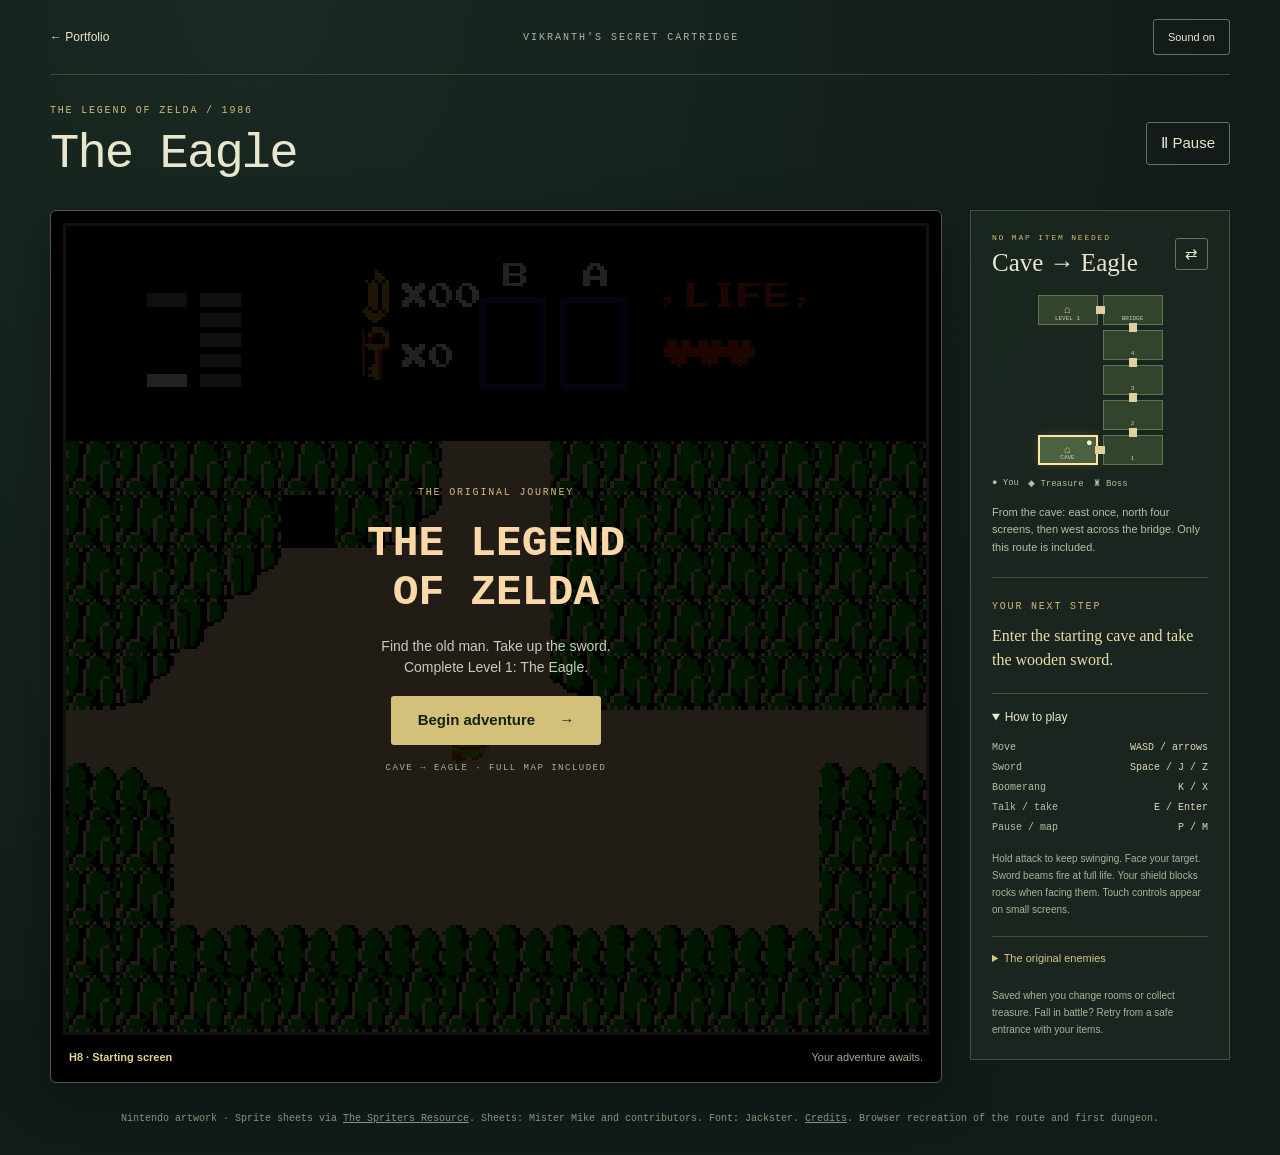
==== game.html @ af075166 "Complete redesign of the personal website with easter eggs" ====
<!doctype html>
<html lang="en"><head><meta charset="utf-8"><meta name="viewport" content="width=device-width,initial-scale=1,viewport-fit=cover"><title>The Legend of Zelda · Level 1</title><meta name="theme-color" content="#121b18"><link rel="icon" href="favicon.svg"><link rel="stylesheet" href="game/game.css?v=nes-1"><script src="game/nes-world.js?v=3" defer></script><script src="game/nes-art.js?v=5" defer></script><script src="game/nes-engine.js?v=6" defer></script><script src="game/audio.js?v=2" defer></script><script src="game/nes-game.js?v=7" defer></script></head>
<body><div class="game-shell"><header><a href="index.html#home" aria-label="Return to portfolio">← Portfolio</a><span>VIKRANTH'S SECRET CARTRIDGE</span><button id="sound" aria-pressed="false">Sound off</button></header>
<main><section class="game-heading"><div><p class="eyebrow">THE LEGEND OF ZELDA / 1986</p><h1>The Eagle</h1></div><button id="pause" aria-label="Pause game">Ⅱ Pause</button></section>
<div class="adventure-layout"><section class="console" aria-label="Adventure game"><div class="hud"><div><span class="hud-label">LIFE</span><span id="hearts" aria-label="5 of 5 hearts">♥♥♥♥♥</span></div><div class="inventory"><span id="sword-state">SWORD —</span><span id="bow-state">BOW —</span><span id="keys">KEY 0</span><span id="rupees">◆ 0</span></div></div>
<div class="screen"><canvas id="game" width="256" height="240" tabindex="0" aria-label="Top-down adventure. Move with arrow keys or WASD. Attack with Space or J. Interact with E. Throw your boomerang with K. Pause with P.">This game requires a browser with canvas support.</canvas><div id="curtain"><p class="eyebrow">THE ORIGINAL JOURNEY</p><h2>The Legend<br>of Zelda</h2><p id="curtain-copy">Find the old man. Take up the sword.<br>Complete Level 1: The Eagle.</p><button id="start">Begin adventure <span>→</span></button><button id="new-game" hidden>Start a new adventure</button><p class="curtain-note">CAVE → EAGLE · FULL MAP INCLUDED</p></div><div id="dialogue" hidden><p id="speaker"></p><p id="speech"></p><button id="continue">Continue →</button></div><div id="room-label" aria-hidden="true"></div></div>
<div class="game-caption"><strong id="room-name">The beginning</strong><span id="objective">Your adventure awaits.</span></div>
<div class="touch-controls" aria-label="Touch game controls"><div class="dpad"><button data-hold="up" aria-label="Move up">▲</button><button data-hold="left" aria-label="Move left">◀</button><button data-hold="down" aria-label="Move down">▼</button><button data-hold="right" aria-label="Move right">▶</button></div><div class="action-pad"><button data-action="interact" aria-label="Talk or interact">TALK</button><button data-action="shoot" aria-label="Throw boomerang">B</button><button data-action="attack" aria-label="Swing sword">A</button></div></div>
</section><aside class="field-guide"><div class="map-heading"><div><p class="eyebrow">NO MAP ITEM NEEDED</p><h2 id="map-title">Overworld</h2></div><button id="map-toggle" aria-label="Show dungeon map">⇄</button></div><div id="minimap" aria-label="Full world map"></div><p class="map-legend"><span>● You</span><span>◆ Treasure</span><span>♜ Boss</span></p><p class="route-note" id="route-note">Enter the cave in the starting clearing.</p><div class="guide-divider"></div><p class="eyebrow">YOUR NEXT STEP</p><p id="quest">Meet the old man and claim your sword.</p><details class="controls-guide" open><summary>How to play</summary><dl><div><dt>Move</dt><dd>WASD / arrows</dd></div><div><dt>Sword</dt><dd>Space / J / Z</dd></div><div><dt>Boomerang</dt><dd>K / X</dd></div><div><dt>Talk / take</dt><dd>E / Enter</dd></div><div><dt>Pause / map</dt><dd>P / M</dd></div></dl><p>Hold attack to keep swinging. Face your target. Sword beams fire at full life. Your shield blocks rocks when facing them. Touch controls appear on small screens.</p></details><details class="bestiary"><summary>The original enemies</summary><p>Octoroks · Moblins · Keese · Stalfos · Gel · Goriyas · Wallmasters · Blade Traps · Aquamentus</p></details><p class="save-note">Saved when you change rooms or collect treasure. Fall in battle? Retry from a safe entrance with your items.</p></aside></div>
<footer>Nintendo artwork · Sprite sheets via <a href="https://www.spriters-resource.com/nes/legendofzelda/" target="_blank" rel="noopener">The Spriters Resource</a>. Sheets: Mister Mike and contributors. Font: Jackster. <a href="game/nes/CREDITS.md" target="_blank">Credits</a>. Browser recreation of the route and first dungeon. </footer><span id="announcement" role="status" aria-live="polite"></span></main></div></body></html>
---- game/game.css ----
*{box-sizing:border-box}body{margin:0;background:#121b18;color:#e9e6ce;font:15px/1.5 Arial,sans-serif;background-image:radial-gradient(ellipse at 20% 0,#28443755,transparent 65%)}button,a{-webkit-tap-highlight-color:transparent}button{font:inherit;color:inherit;cursor:pointer;background:none;border:1px solid #647456;border-radius:3px;padding:9px 14px}button:hover{border-color:#ead789;background:#ead78912}button:focus-visible,a:focus-visible,canvas:focus-visible{outline:3px solid #f7dc83;outline-offset:3px}a{color:inherit;text-decoration:none}[hidden]{display:none!important}.game-shell{max-width:1250px;margin:auto;padding:0 35px}header{height:75px;display:flex;align-items:center;justify-content:space-between;border-bottom:1px solid #3a4939;font-size:12px}header>span{font:10px monospace;letter-spacing:2px;color:#adb69d}header button{font-size:11px}main{padding:28px 0}.game-heading{display:flex;align-items:center;justify-content:space-between;margin-bottom:26px}h1,h2,p{margin:0}h1{font:normal clamp(32px,4vw,49px)/1.2 Georgia,serif;letter-spacing:-1px;margin-top:6px}.eyebrow{font:10px/1.6 monospace;letter-spacing:1.8px;color:#d2ba77}.adventure-layout{display:grid;grid-template-columns:minmax(0,1fr) 260px;gap:28px;align-items:start}.console{background:#0b100d;border:1px solid #596444;box-shadow:0 15px 50px #0004;border-radius:6px;padding:12px}.hud{display:flex;align-items:center;justify-content:space-between;gap:14px;min-height:60px;padding:0 8px 12px}.hud-label{display:block;color:#a3ac90;font:9px monospace;letter-spacing:2px}#hearts{font:22px/1.3 monospace;letter-spacing:1px;color:#f1786b}.inventory{display:grid;grid-template-columns:1fr 1fr;gap:6px 13px;font:bold 10px monospace;color:#d8cfaa}.screen{position:relative;background:#0b100d;border:3px solid #3b4934;aspect-ratio:16/11;overflow:hidden}canvas{display:block;width:100%;height:100%;image-rendering:pixelated;touch-action:none}#curtain{position:absolute;inset:0;background:linear-gradient(#08170eca,#11180de8);display:flex;flex-direction:column;align-items:center;justify-content:center;padding:24px;text-align:center;gap:18px;backdrop-filter:blur(2px)}#curtain h2{font:normal clamp(24px,3.4vw,43px)/1.16 Georgia;color:#f6e5ad}#curtain-copy{font-size:14px;color:#c8cdb7}#start{background:#d3c179;color:#172114;border:0;padding:13px 24px;min-width:210px;font-weight:bold}#start span{margin-left:20px}#new-game{font-size:11px;border:0;text-decoration:underline;padding:0;color:#c2c7b2}.curtain-note{font:9px monospace;letter-spacing:1.5px;color:#a5b493}#dialogue{position:absolute;left:3%;right:3%;bottom:4%;background:#12150af5;border:2px solid #e4ce86;padding:16px 18px;box-shadow:0 8px 25px #0008}#speaker{font:bold 10px monospace;color:#e3c773;letter-spacing:1px;margin-bottom:6px}#speech{font:14px/1.45 monospace;color:#f3ebc9}#continue{display:block;margin:10px 0 0 auto;padding:4px 10px;font:10px monospace;border-color:#9a9c6a}#room-label{position:absolute;left:0;right:0;top:12px;text-align:center;font:10px monospace;letter-spacing:1px;color:#fff5d0;text-shadow:1px 1px #000;pointer-events:none;opacity:0;transition:opacity .2s}#room-label.visible{opacity:1}.game-caption{padding:14px 6px 5px;display:flex;justify-content:space-between;gap:12px;font-size:11px}.game-caption strong{color:#e3d192}.game-caption>span{color:#9eac91;text-align:right}.field-guide{border:1px solid #43513e;padding:21px;background:#1b271fe0}.map-heading{display:flex;justify-content:space-between;align-items:center;margin-bottom:18px}.map-heading h2{font:normal 25px Georgia;margin-top:4px}.map-heading .eyebrow{font-size:8px}.map-heading button{padding:4px 9px}.minimap-grid{display:grid;gap:5px;position:relative}.map-cell{min-width:0;aspect-ratio:1.35;position:relative;display:grid;place-items:center;border:1px solid #5e7650;background:#32452c;color:#e4ca7d;font:11px monospace}.map-cell.empty{visibility:hidden}.map-cell.visited{background:#4b6140}.map-cell.current{border:2px solid #ffe6a5;box-shadow:0 0 9px #d9c47130}.map-cell small{position:absolute;bottom:2px;left:3px;right:3px;font:6px monospace;color:#c8cfb2;text-align:center;white-space:nowrap;overflow:hidden}.map-cell.current:before{content:'●';position:absolute;right:3px;top:0;color:#fff8ba}.map-cell.dungeon{background:#323b50;border-color:#6c7793}.map-cell.dungeon.visited{background:#52546c}.map-cell.dungeon.current{border-color:#ffe6a5}.map-legend{display:flex;gap:9px;font:9px monospace;color:#b7bc9f;margin-top:13px}.route-note{font:11px/1.6 Arial;color:#b7c0a7;margin-top:15px}.guide-divider{height:1px;background:#43513e;margin:21px 0}#quest{font:16px/1.45 Georgia;color:#eadca7;margin-top:9px}.controls-guide{margin-top:22px;border-top:1px solid #43513e;padding-top:14px}.controls-guide summary{font-size:12px;cursor:pointer}dl{margin:12px 0}dl div{display:flex;justify-content:space-between;font:10px/2 monospace}dt{color:#b7c0a7}dd{margin:0;color:#e3d9b4}.controls-guide p,.save-note{font:10px/1.7 Arial;color:#a9b59b}.save-note{margin-top:18px}footer{font:10px/1.6 monospace;color:#82977e;text-align:center;margin-top:28px}#announcement{position:absolute;width:1px;height:1px;overflow:hidden;clip-path:inset(50%)}.touch-controls{display:none;justify-content:space-between;align-items:center;padding:18px 3px 3px;gap:15px}.dpad{display:grid;grid-template-columns:repeat(3,42px);grid-template-rows:repeat(2,38px);gap:4px}.dpad button{padding:0;background:#293727;touch-action:none;user-select:none}.dpad button[data-hold=up]{grid-column:2}.dpad button[data-hold=left]{grid-column:1;grid-row:2}.dpad button[data-hold=down]{grid-column:2;grid-row:2}.dpad button[data-hold=right]{grid-column:3;grid-row:2}.action-pad{display:flex;gap:8px;align-items:center}.action-pad button{width:42px;height:42px;padding:0;border-radius:50%;background:#bdc27c;color:#172114;font:bold 15px monospace;touch-action:none;user-select:none}.action-pad button[data-action=interact]{font:8px monospace;background:transparent;color:#c1cbae;border-color:#576847;width:39px;height:32px;border-radius:3px}.action-pad button[data-action=shoot]{background:#687b55;color:#fff}.touch-controls button:active{transform:translateY(2px);filter:brightness(1.3)}
@media(pointer:coarse),(max-width:800px){.touch-controls{display:flex}}
@media(max-width:1050px){.adventure-layout{grid-template-columns:minmax(0,1fr) 220px;gap:16px}.field-guide{padding:15px}.game-shell{padding:0 22px}#curtain{gap:12px}}
@media(max-width:800px){.adventure-layout{grid-template-columns:1fr}.field-guide{display:grid;grid-template-columns:1fr 1fr;gap:10px 24px}.map-heading{grid-column:1;margin-bottom:0}#minimap{grid-column:1;grid-row:2/5}.map-legend{grid-column:1;font-size:8px;gap:7px}.route-note{grid-column:1;margin-top:0}.guide-divider{display:none}.field-guide>.eyebrow{grid-column:2;grid-row:1;align-self:end}#quest{grid-column:2;grid-row:2;margin:0}.controls-guide{grid-column:2;grid-row:3/6;margin-top:0;padding-top:10px}.save-note{grid-column:1/-1;margin-top:0}.game-heading{margin-bottom:18px}header>span{display:none}header{height:55px}main{padding-top:18px}.game-shell{padding:0 14px}.console{padding:8px}.hud{min-height:51px;padding:0 3px 8px}.inventory{font-size:9px;gap:4px 10px}.game-caption{font-size:10px}.screen{border-width:2px}#curtain{gap:11px;padding:15px}#curtain h2{font-size:30px}#curtain .eyebrow{font-size:8px}#curtain-copy{font-size:12px}.curtain-note{font-size:8px}#start{padding:10px 16px;min-width:180px;font-size:12px}#dialogue{padding:10px 12px}#speech{font-size:11px}#speaker{font-size:9px}#continue{margin-top:6px}#hearts{font-size:20px}footer{font-size:9px;margin-top:18px}}
@media(max-width:370px){.action-pad{gap:5px}.dpad{grid-template-columns:repeat(3,36px);grid-template-rows:repeat(2,35px)}.game-shell{padding:0 8px}#curtain h2{font-size:25px}#curtain{gap:7px}.field-guide{gap:10px 15px}}
@media(prefers-reduced-motion:reduce){*{scroll-behavior:auto!important;transition:none!important}}

.map-door{position:absolute;background:#ddd29d;z-index:2}.map-door.n,.map-door.s{width:8px;height:6px;left:calc(50% - 4px)}.map-door.n{top:-5px}.map-door.s{bottom:-5px}.map-door.e,.map-door.w{height:8px;width:6px;top:calc(50% - 4px)}.map-door.e{right:-5px}.map-door.w{left:-5px}

.bestiary{font:11px/1.8 Arial;margin-top:18px;border-top:1px solid #43513e;padding-top:12px}.bestiary summary{cursor:pointer;color:#d4c58d}.bestiary p{font-size:10px;margin-top:10px;color:#a9b59b}.bestiary b{color:#e0d5ae}@media(max-width:800px){.bestiary{grid-column:1/-1;margin-top:0}.save-note{grid-row:auto}}

@media(max-width:500px){#curtain{gap:6px;padding:10px}#curtain h2{font-size:25px;line-height:1.08}#curtain-copy{font-size:11px;line-height:1.4}#curtain .eyebrow{font-size:7px;letter-spacing:1px}#curtain .curtain-note{font-size:7px;line-height:1.2}#new-game{font-size:10px}#start{padding:9px 12px;min-width:175px}}

#hearts .half-heart{background:linear-gradient(90deg,#f1786b 50%,#414b3d 50%);background-clip:text;-webkit-background-clip:text;color:transparent!important}

/* NES presentation keeps the artwork at its native 256 x 240 proportions. */
.screen{aspect-ratio:256/240;border-color:#111}.hud{position:absolute;width:1px;height:1px;overflow:hidden;clip-path:inset(50%)}.console{background:#000;border-color:#555}.eagle-map .map-cell{aspect-ratio:1.15}.eagle-map .map-cell small{font-size:5px}.eagle-map{gap:3px}.route-map{max-width:125px;margin:auto}.route-map .map-cell{aspect-ratio:2}.game-heading h1{font-family:monospace;letter-spacing:-2px}.game-caption{padding-top:14px}footer a{text-decoration:underline}#room-label{top:28%}#curtain{background:#000d;backdrop-filter:none}#curtain h2{font-family:monospace;color:#fcd8a8;text-transform:uppercase;font-weight:bold}.touch-controls{padding-bottom:7px}.screen canvas:focus-visible{outline-offset:-3px}@media(max-width:500px){.screen{aspect-ratio:256/240}#curtain h2{font-size:30px}.eagle-map .map-cell small{display:none}.eagle-map .map-cell{font-size:8px}}
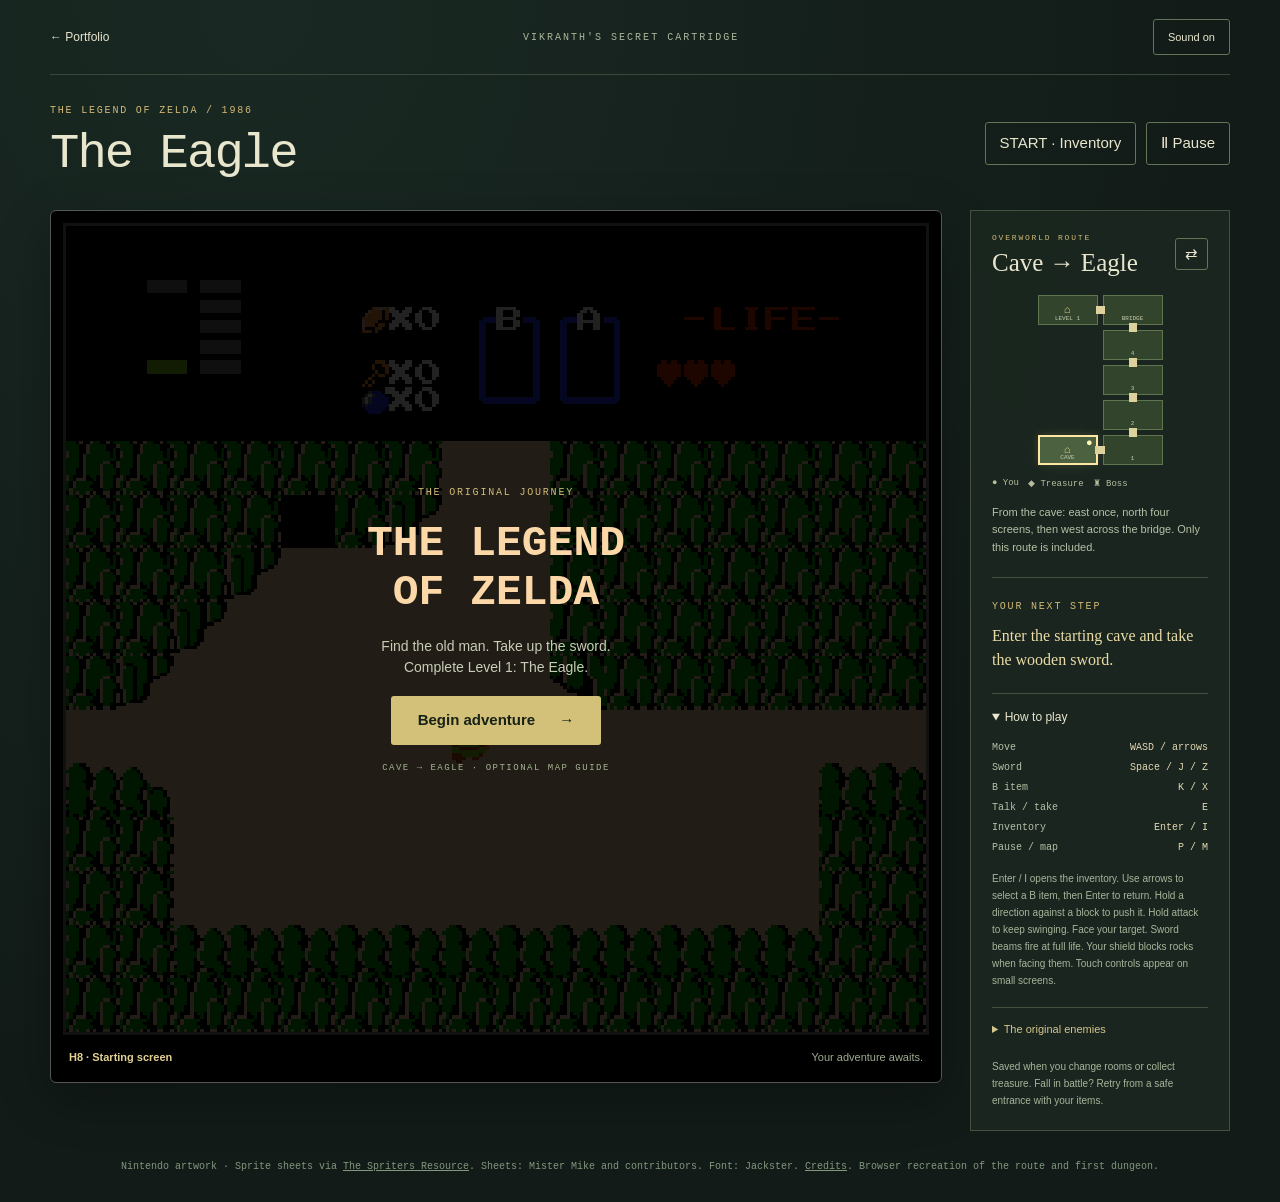
==== commit f377dd06: "Polish NES game inventory, combat, sprites, and dungeon navigation" ====
--- a/game.html
+++ b/game.html
@@ -1,10 +1,10 @@
 <!doctype html>
-<html lang="en"><head><meta charset="utf-8"><meta name="viewport" content="width=device-width,initial-scale=1,viewport-fit=cover"><title>The Legend of Zelda · Level 1</title><meta name="theme-color" content="#121b18"><link rel="icon" href="favicon.svg"><link rel="stylesheet" href="game/game.css?v=nes-1"><script src="game/nes-world.js?v=3" defer></script><script src="game/nes-art.js?v=5" defer></script><script src="game/nes-engine.js?v=6" defer></script><script src="game/audio.js?v=2" defer></script><script src="game/nes-game.js?v=7" defer></script></head>
+<html lang="en"><head><meta charset="utf-8"><meta name="viewport" content="width=device-width,initial-scale=1,viewport-fit=cover"><title>The Legend of Zelda · Level 1</title><meta name="theme-color" content="#121b18"><link rel="icon" href="favicon.svg"><link rel="stylesheet" href="game/game.css?v=850e89f092"><script src="game/nes-world.js?v=ef99eabbb4" defer></script><script src="game/nes-art.js?v=4a2b96dac5" defer></script><script src="game/nes-engine.js?v=fe4eaac5ab" defer></script><script src="game/audio.js?v=4c2c292889" defer></script><script src="game/nes-game.js?v=87c278ac32" defer></script></head>
 <body><div class="game-shell"><header><a href="index.html#home" aria-label="Return to portfolio">← Portfolio</a><span>VIKRANTH'S SECRET CARTRIDGE</span><button id="sound" aria-pressed="false">Sound off</button></header>
-<main><section class="game-heading"><div><p class="eyebrow">THE LEGEND OF ZELDA / 1986</p><h1>The Eagle</h1></div><button id="pause" aria-label="Pause game">Ⅱ Pause</button></section>
+<main><section class="game-heading"><div><p class="eyebrow">THE LEGEND OF ZELDA / 1986</p><h1>The Eagle</h1></div><button id="inventory-toggle" aria-pressed="false" aria-label="Open inventory">START · Inventory</button><button id="pause" aria-label="Pause game">Ⅱ Pause</button></section>
 <div class="adventure-layout"><section class="console" aria-label="Adventure game"><div class="hud"><div><span class="hud-label">LIFE</span><span id="hearts" aria-label="5 of 5 hearts">♥♥♥♥♥</span></div><div class="inventory"><span id="sword-state">SWORD —</span><span id="bow-state">BOW —</span><span id="keys">KEY 0</span><span id="rupees">◆ 0</span></div></div>
-<div class="screen"><canvas id="game" width="256" height="240" tabindex="0" aria-label="Top-down adventure. Move with arrow keys or WASD. Attack with Space or J. Interact with E. Throw your boomerang with K. Pause with P.">This game requires a browser with canvas support.</canvas><div id="curtain"><p class="eyebrow">THE ORIGINAL JOURNEY</p><h2>The Legend<br>of Zelda</h2><p id="curtain-copy">Find the old man. Take up the sword.<br>Complete Level 1: The Eagle.</p><button id="start">Begin adventure <span>→</span></button><button id="new-game" hidden>Start a new adventure</button><p class="curtain-note">CAVE → EAGLE · FULL MAP INCLUDED</p></div><div id="dialogue" hidden><p id="speaker"></p><p id="speech"></p><button id="continue">Continue →</button></div><div id="room-label" aria-hidden="true"></div></div>
-<div class="game-caption"><strong id="room-name">The beginning</strong><span id="objective">Your adventure awaits.</span></div>
+<div class="screen"><canvas id="game" width="256" height="240" tabindex="0" aria-label="Top-down adventure. Move with arrow keys or WASD. Attack with Space or J. Interact with E. Use the equipped B item with K. Open inventory with Enter or I. Pause with P.">This game requires a browser with canvas support.</canvas><div id="curtain"><p class="eyebrow">THE ORIGINAL JOURNEY</p><h2>The Legend<br>of Zelda</h2><p id="curtain-copy">Find the old man. Take up the sword.<br>Complete Level 1: The Eagle.</p><button id="start">Begin adventure <span>→</span></button><button id="new-game" hidden>Start a new adventure</button><p class="curtain-note">CAVE → EAGLE · OPTIONAL MAP GUIDE</p></div><div id="dialogue" hidden><p id="speaker"></p><p id="speech"></p><button id="continue">Continue →</button></div><div id="room-label" aria-hidden="true"></div></div>
+<div id="inventory-panel" class="inventory-controls" hidden><span id="inventory-status"></span><button data-equip="boomerang" hidden>Boomerang</button><button data-equip="bombs" hidden>Bombs</button><button data-equip="bow" hidden>Bow</button><button id="inventory-close">Return · START</button></div><div class="game-caption"><strong id="room-name">The beginning</strong><span id="objective">Your adventure awaits.</span></div>
 <div class="touch-controls" aria-label="Touch game controls"><div class="dpad"><button data-hold="up" aria-label="Move up">▲</button><button data-hold="left" aria-label="Move left">◀</button><button data-hold="down" aria-label="Move down">▼</button><button data-hold="right" aria-label="Move right">▶</button></div><div class="action-pad"><button data-action="interact" aria-label="Talk or interact">TALK</button><button data-action="shoot" aria-label="Throw boomerang">B</button><button data-action="attack" aria-label="Swing sword">A</button></div></div>
-</section><aside class="field-guide"><div class="map-heading"><div><p class="eyebrow">NO MAP ITEM NEEDED</p><h2 id="map-title">Overworld</h2></div><button id="map-toggle" aria-label="Show dungeon map">⇄</button></div><div id="minimap" aria-label="Full world map"></div><p class="map-legend"><span>● You</span><span>◆ Treasure</span><span>♜ Boss</span></p><p class="route-note" id="route-note">Enter the cave in the starting clearing.</p><div class="guide-divider"></div><p class="eyebrow">YOUR NEXT STEP</p><p id="quest">Meet the old man and claim your sword.</p><details class="controls-guide" open><summary>How to play</summary><dl><div><dt>Move</dt><dd>WASD / arrows</dd></div><div><dt>Sword</dt><dd>Space / J / Z</dd></div><div><dt>Boomerang</dt><dd>K / X</dd></div><div><dt>Talk / take</dt><dd>E / Enter</dd></div><div><dt>Pause / map</dt><dd>P / M</dd></div></dl><p>Hold attack to keep swinging. Face your target. Sword beams fire at full life. Your shield blocks rocks when facing them. Touch controls appear on small screens.</p></details><details class="bestiary"><summary>The original enemies</summary><p>Octoroks · Moblins · Keese · Stalfos · Gel · Goriyas · Wallmasters · Blade Traps · Aquamentus</p></details><p class="save-note">Saved when you change rooms or collect treasure. Fall in battle? Retry from a safe entrance with your items.</p></aside></div>
+</section><aside class="field-guide"><div class="map-heading"><div><p class="eyebrow" id="map-caption">OVERWORLD ROUTE</p><h2 id="map-title">Overworld</h2></div><button id="map-toggle" aria-label="Show dungeon map">⇄</button></div><div id="minimap" tabindex="-1" aria-label="Overworld route map"></div><p class="map-legend"><span>● You</span><span>◆ Treasure</span><span>♜ Boss</span></p><p class="route-note" id="route-note">Enter the cave in the starting clearing.</p><div class="guide-divider"></div><p class="eyebrow">YOUR NEXT STEP</p><p id="quest">Meet the old man and claim your sword.</p><details class="controls-guide" open><summary>How to play</summary><dl><div><dt>Move</dt><dd>WASD / arrows</dd></div><div><dt>Sword</dt><dd>Space / J / Z</dd></div><div><dt>B item</dt><dd>K / X</dd></div><div><dt>Talk / take</dt><dd>E</dd></div><div><dt>Inventory</dt><dd>Enter / I</dd></div><div><dt>Pause / map</dt><dd>P / M</dd></div></dl><p>Enter / I opens the inventory. Use arrows to select a B item, then Enter to return. Hold a direction against a block to push it. Hold attack to keep swinging. Face your target. Sword beams fire at full life. Your shield blocks rocks when facing them. Touch controls appear on small screens.</p></details><details class="bestiary"><summary>The original enemies</summary><p>Octoroks · Moblins · Keese · Stalfos · Gel · Goriyas · Wallmasters · Blade Traps · Aquamentus</p></details><p class="save-note">Saved when you change rooms or collect treasure. Fall in battle? Retry from a safe entrance with your items.</p></aside></div>
 <footer>Nintendo artwork · Sprite sheets via <a href="https://www.spriters-resource.com/nes/legendofzelda/" target="_blank" rel="noopener">The Spriters Resource</a>. Sheets: Mister Mike and contributors. Font: Jackster. <a href="game/nes/CREDITS.md" target="_blank">Credits</a>. Browser recreation of the route and first dungeon. </footer><span id="announcement" role="status" aria-live="polite"></span></main></div></body></html>
--- a/game/game.css
+++ b/game/game.css
@@ -15,3 +15,11 @@
 
 /* NES presentation keeps the artwork at its native 256 x 240 proportions. */
 .screen{aspect-ratio:256/240;border-color:#111}.hud{position:absolute;width:1px;height:1px;overflow:hidden;clip-path:inset(50%)}.console{background:#000;border-color:#555}.eagle-map .map-cell{aspect-ratio:1.15}.eagle-map .map-cell small{font-size:5px}.eagle-map{gap:3px}.route-map{max-width:125px;margin:auto}.route-map .map-cell{aspect-ratio:2}.game-heading h1{font-family:monospace;letter-spacing:-2px}.game-caption{padding-top:14px}footer a{text-decoration:underline}#room-label{top:28%}#curtain{background:#000d;backdrop-filter:none}#curtain h2{font-family:monospace;color:#fcd8a8;text-transform:uppercase;font-weight:bold}.touch-controls{padding-bottom:7px}.screen canvas:focus-visible{outline-offset:-3px}@media(max-width:500px){.screen{aspect-ratio:256/240}#curtain h2{font-size:30px}.eagle-map .map-cell small{display:none}.eagle-map .map-cell{font-size:8px}}
+
+.inventory-controls{display:flex;align-items:center;flex-wrap:wrap;gap:8px;padding:10px 12px;background:#080808;border-bottom:1px solid #343b32;color:#e8d9b5;font:12px monospace}.inventory-controls[hidden]{display:none}.inventory-controls span{flex:1 1 180px}.inventory-controls button{font:inherit;padding:7px 9px}.inventory-controls button[aria-pressed=true]{outline:2px solid #d82800}.game-heading{flex-wrap:wrap;gap:10px}.game-heading>div{margin-right:auto}@media(max-width:600px){#inventory-toggle{font-size:11px;padding:10px}.game-heading{gap:6px}}
+
+/* Keep the optional dungeon guide covered until discovery or an explicit reveal. */
+#minimap.map-locked{min-height:230px;position:relative;background:repeating-linear-gradient(0deg,#26322b 0 1px,transparent 1px 26px),repeating-linear-gradient(90deg,#26322b 0 1px,#121b18 1px 26px);border:1px solid #43513e}
+.map-cover{position:relative;min-height:230px;display:flex;flex-direction:column;justify-content:center;align-items:center;gap:14px;padding:22px 16px;text-align:center;background:#121b18ed}
+.map-cover strong{font:20px Georgia,serif;color:#eadca7}.map-cover p{font:12px/1.6 Arial,sans-serif;color:#b7c0a7}.map-cover button{font:12px Arial,sans-serif;background:#d3c179;color:#172114;border-color:#d3c179;max-width:100%}
+@media(max-width:500px){.map-cover{padding:15px 9px}.map-cover strong{font-size:17px}.map-cover p{font-size:11px}.map-cover button{font-size:11px;padding:9px 7px}}
